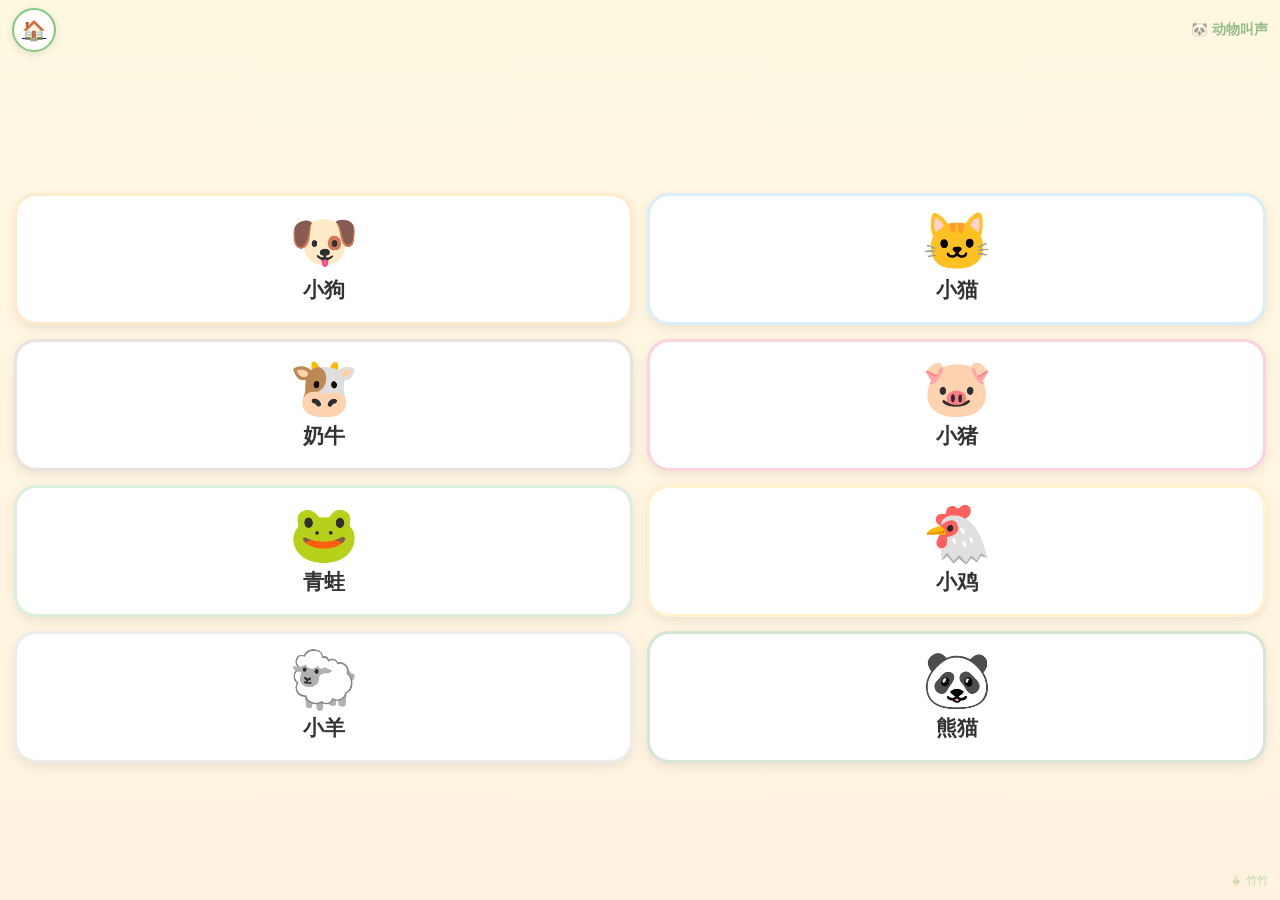
==== animals.html @ 0129821f "竹竹的游乐场 - 5个宝宝网页游戏 Co-Authored-By: Claude Opus 4.7 <noreply@anthropic.com>" ====
<!DOCTYPE html>
<html lang="zh-CN">
<head>
  <meta charset="UTF-8">
  <meta name="viewport" content="width=device-width, initial-scale=1.0, maximum-scale=1.0, user-scalable=no">
  <title>动物叫声 - 竹竹的游乐场</title>
  <link rel="stylesheet" href="style.css">
  <style>
    .animals-grid {
      display: grid;
      grid-template-columns: repeat(2, 1fr);
      gap: 14px;
      padding: 14px;
      flex: 1;
      align-content: center;
    }
    .animal-btn {
      background: white;
      border-radius: 22px;
      padding: 18px 10px;
      display: flex;
      flex-direction: column;
      align-items: center;
      justify-content: center;
      gap: 6px;
      box-shadow: 0 4px 12px rgba(0,0,0,0.08);
      cursor: pointer;
      transition: transform 0.12s;
      border: 3px solid transparent;
    }
    .animal-btn:active {
      transform: scale(0.92);
    }
    .animal-btn .emoji {
      font-size: 3.5rem;
      line-height: 1;
      transition: transform 0.2s;
    }
    .animal-btn:active .emoji {
      transform: scale(1.3);
    }
    .animal-btn .name {
      font-size: 1.3rem;
      font-weight: 700;
      color: #333;
    }
    .animal-btn.active {
      border-color: var(--warm-orange);
      animation: shake 0.4s ease;
    }
    @keyframes shake {
      0%, 100% { transform: rotate(0); }
      25% { transform: rotate(-5deg); }
      75% { transform: rotate(5deg); }
    }
    .animal-speak-bubble {
      position: fixed;
      top: 50%;
      left: 50%;
      transform: translate(-50%, -50%) scale(0);
      background: rgba(255,255,255,0.95);
      padding: 16px 28px;
      border-radius: 20px;
      font-size: 2.5rem;
      font-weight: 800;
      color: var(--warm-pink);
      box-shadow: 0 8px 30px rgba(0,0,0,0.15);
      z-index: 200;
      animation: bubble-pop 0.8s ease forwards;
      pointer-events: none;
    }
    @keyframes bubble-pop {
      0% { transform: translate(-50%, -50%) scale(0); }
      40% { transform: translate(-50%, -50%) scale(1.2); }
      60% { transform: translate(-50%, -50%) scale(1); }
      100% { transform: translate(-50%, -50%) scale(1); opacity: 0; }
    }
  </style>
</head>
<body class="game-page" style="background: linear-gradient(180deg, #FFF8E1, #FFF3E0)">

  <div class="game-header">
    <a class="back-btn" href="index.html">🏠</a>
    <span class="game-title-float">🐼 动物叫声</span>
  </div>

  <div class="game-dom-area">
    <div class="animals-grid" id="animalsGrid"></div>
  </div>
  <div class="zhuzhu-stamp">🎍 竹竹</div>

  <script src="common.js"></script>
  <script>
    const animals = [
      { emoji: '🐶', name: '小狗', sound: '汪汪！', color: '#FF9800' },
      { emoji: '🐱', name: '小猫', sound: '喵喵～', color: '#42A5F5' },
      { emoji: '🐮', name: '奶牛', sound: '哞～', color: '#8D6E63' },
      { emoji: '🐷', name: '小猪', sound: '哼哼！', color: '#E91E63' },
      { emoji: '🐸', name: '青蛙', sound: '呱呱！', color: '#4CAF50' },
      { emoji: '🐔', name: '小鸡', sound: '叽叽！', color: '#FFC107' },
      { emoji: '🐑', name: '小羊', sound: '咩咩～', color: '#9E9E9E' },
      { emoji: '🐼', name: '熊猫', sound: '竹竹你好！', color: '#2E7D32' },
    ];

    const grid = document.getElementById('animalsGrid');

    animals.forEach((a, idx) => {
      const btn = document.createElement('div');
      btn.className = 'animal-btn';
      btn.style.borderColor = a.color + '33';
      btn.innerHTML = `<span class="emoji">${a.emoji}</span><span class="name">${a.name}</span>`;
      btn.addEventListener('pointerdown', () => {
        // 去掉其他 active
        document.querySelectorAll('.animal-btn.active').forEach(b => b.classList.remove('active'));
        btn.classList.add('active');
        setTimeout(() => btn.classList.remove('active'), 500);

        // 播放声音
        ZZ.playAnimalSound(idx);
        ZZ.vibrate(25);

        // 语音说名字
        if (idx === 7) {
          ZZ.speak('熊猫！竹竹你好！');
        } else {
          ZZ.speak(a.name);
        }

        // 弹出声音文字
        const bubble = document.createElement('div');
        bubble.className = 'animal-speak-bubble';
        bubble.textContent = a.sound;
        bubble.style.color = a.color;
        document.body.appendChild(bubble);
        setTimeout(() => bubble.remove(), 900);

        ZZ.maybeCheer(5);
      });
      grid.appendChild(btn);
    });
  </script>
</body>
</html>
---- style.css ----
/* ============================================
   竹竹的游乐场 - 共享样式
   ============================================ */

:root {
  --bamboo-green: #4CAF50;
  --bamboo-light: #81C784;
  --bamboo-dark: #2E7D32;
  --bamboo-pale: #E8F5E9;
  --bamboo-tan: #D4C5A9;
  --warm-orange: #FF9800;
  --warm-pink: #FF6B9D;
  --sky-blue: #42A5F5;
  --panda-black: #333;
  --bg-light: #F1F8E9;
}

* {
  margin: 0;
  padding: 0;
  box-sizing: border-box;
  touch-action: manipulation;
  -webkit-tap-highlight-color: transparent;
  -webkit-user-select: none;
  user-select: none;
}

html, body {
  width: 100%;
  height: 100%;
  overflow: hidden;
  font-family: "PingFang SC", "Hiragino Sans GB", "Microsoft YaHei", sans-serif;
  background: var(--bg-light);
}

/* ---- 首页 ---- */
.home {
  display: flex;
  flex-direction: column;
  align-items: center;
  min-height: 100vh;
  padding: 20px;
  background: linear-gradient(180deg, #E8F5E9 0%, #C8E6C9 50%, #A5D6A7 100%);
  overflow-y: auto;
}

.home-title {
  font-size: 2.2rem;
  color: var(--bamboo-dark);
  text-shadow: 2px 2px 0 rgba(255,255,255,0.6);
  margin: 10px 0 5px;
  position: relative;
}

.home-subtitle {
  font-size: 1rem;
  color: var(--bamboo-light);
  margin-bottom: 20px;
}

/* 熊猫吉祥物 */
.panda-mascot {
  width: 100px;
  height: 100px;
  position: relative;
  margin: 10px auto 20px;
  cursor: pointer;
  animation: panda-bounce 2s ease-in-out infinite;
}

@keyframes panda-bounce {
  0%, 100% { transform: translateY(0); }
  50% { transform: translateY(-10px); }
}

.panda-mascot:active {
  animation: panda-squish 0.3s ease;
}

@keyframes panda-squish {
  0% { transform: scale(1); }
  50% { transform: scale(1.2, 0.8); }
  100% { transform: scale(1); }
}

.panda-head {
  width: 80px;
  height: 72px;
  background: white;
  border-radius: 50%;
  position: absolute;
  top: 28px;
  left: 10px;
  border: 3px solid var(--panda-black);
  z-index: 2;
}

.panda-ear {
  width: 30px;
  height: 30px;
  background: var(--panda-black);
  border-radius: 50%;
  position: absolute;
  top: 12px;
  z-index: 1;
}

.panda-ear.left { left: 6px; }
.panda-ear.right { right: 6px; }

.panda-eye {
  width: 22px;
  height: 18px;
  background: var(--panda-black);
  border-radius: 50%;
  position: absolute;
  top: 44px;
  z-index: 3;
}

.panda-eye.left { left: 24px; }
.panda-eye.right { right: 24px; }

.panda-eye-shine {
  width: 6px;
  height: 6px;
  background: white;
  border-radius: 50%;
  position: absolute;
  top: 3px;
  right: 4px;
}

.panda-nose {
  width: 14px;
  height: 10px;
  background: var(--panda-black);
  border-radius: 50%;
  position: absolute;
  top: 60px;
  left: 43px;
  z-index: 3;
}

.panda-mouth {
  width: 20px;
  height: 10px;
  border-bottom: 2px solid var(--panda-black);
  border-radius: 0 0 50% 50%;
  position: absolute;
  top: 68px;
  left: 40px;
  z-index: 3;
}

.panda-blush {
  width: 16px;
  height: 10px;
  background: rgba(255, 107, 157, 0.4);
  border-radius: 50%;
  position: absolute;
  top: 62px;
  z-index: 3;
}

.panda-blush.left { left: 12px; }
.panda-blush.right { right: 12px; }

/* 竹子装饰 */
.bamboo-deco {
  position: fixed;
  bottom: 0;
  width: 24px;
  background: linear-gradient(180deg, var(--bamboo-green), var(--bamboo-dark));
  border-radius: 4px;
  z-index: 0;
  opacity: 0.3;
}

.bamboo-deco.left { left: 8px; height: 60vh; }
.bamboo-deco.right { right: 8px; height: 45vh; }

.bamboo-node {
  width: 28px;
  height: 6px;
  background: var(--bamboo-dark);
  border-radius: 2px;
  position: absolute;
  left: -2px;
}

.bamboo-leaf {
  width: 20px;
  height: 8px;
  background: var(--bamboo-light);
  border-radius: 0 50% 50% 0;
  position: absolute;
  transform-origin: left center;
  animation: leaf-sway 3s ease-in-out infinite;
}

@keyframes leaf-sway {
  0%, 100% { transform: rotate(-10deg); }
  50% { transform: rotate(10deg); }
}

/* 游戏卡片 */
.game-grid {
  display: grid;
  grid-template-columns: repeat(2, 1fr);
  gap: 16px;
  max-width: 400px;
  width: 100%;
  padding: 0 10px;
  position: relative;
  z-index: 1;
}

.game-card {
  background: white;
  border-radius: 20px;
  padding: 24px 16px;
  text-align: center;
  box-shadow: 0 4px 15px rgba(46, 125, 50, 0.15);
  cursor: pointer;
  transition: transform 0.15s ease, box-shadow 0.15s ease;
  text-decoration: none;
  display: flex;
  flex-direction: column;
  align-items: center;
  gap: 10px;
  border: 2px solid transparent;
}

.game-card:last-child {
  grid-column: 1 / -1;
  max-width: 50%;
  margin: 0 auto;
}

.game-card:active {
  transform: scale(0.95);
  box-shadow: 0 2px 8px rgba(46, 125, 50, 0.25);
}

.game-card:nth-child(1) { border-color: var(--sky-blue); }
.game-card:nth-child(2) { border-color: var(--warm-orange); }
.game-card:nth-child(3) { border-color: var(--warm-pink); }
.game-card:nth-child(4) { border-color: #AB47BC; }
.game-card:nth-child(5) { border-color: #FF7043; }

.game-icon {
  font-size: 3rem;
  line-height: 1;
}

.game-name {
  font-size: 1.2rem;
  font-weight: 700;
  color: var(--bamboo-dark);
}

.game-desc {
  font-size: 0.75rem;
  color: #888;
}

/* ---- 游戏页通用 ---- */
.game-page {
  width: 100%;
  height: 100%;
  position: relative;
  overflow: hidden;
}

.game-header {
  position: fixed;
  top: 0;
  left: 0;
  right: 0;
  display: flex;
  justify-content: space-between;
  align-items: center;
  padding: 8px 12px;
  z-index: 100;
  pointer-events: none;
}

.game-header > * {
  pointer-events: auto;
}

.back-btn {
  width: 44px;
  height: 44px;
  border-radius: 50%;
  background: rgba(255,255,255,0.85);
  border: 2px solid var(--bamboo-light);
  display: flex;
  align-items: center;
  justify-content: center;
  font-size: 1.2rem;
  cursor: pointer;
  box-shadow: 0 2px 8px rgba(0,0,0,0.1);
  transition: transform 0.15s;
}

.back-btn:active {
  transform: scale(0.9);
}

.game-title-float {
  font-size: 0.85rem;
  color: rgba(46, 125, 50, 0.5);
  font-weight: 600;
}

/* 鼓励语 */
.encouragement {
  position: fixed;
  pointer-events: none;
  z-index: 99;
  font-size: 2rem;
  font-weight: 800;
  color: var(--warm-pink);
  text-shadow: 2px 2px 0 rgba(255,255,255,0.8);
  animation: float-up 1.5s ease-out forwards;
}

@keyframes float-up {
  0% { opacity: 1; transform: translateY(0) scale(0.5); }
  30% { opacity: 1; transform: translateY(-20px) scale(1.2); }
  100% { opacity: 0; transform: translateY(-80px) scale(0.8); }
}

/* 通用游戏区域 canvas */
.game-canvas {
  width: 100%;
  height: 100%;
  display: block;
}

/* 动物叫声 / 钢琴 DOM 游戏 */
.game-dom-area {
  width: 100%;
  height: 100%;
  display: flex;
  flex-direction: column;
  padding-top: 56px;
}

/* 熊猫水印章 */
.zhuzhu-stamp {
  position: fixed;
  bottom: 12px;
  right: 12px;
  font-size: 0.7rem;
  color: rgba(76, 175, 80, 0.25);
  font-weight: 600;
  pointer-events: none;
  z-index: 50;
}

/* ---- 响应式 ---- */
@media (min-width: 600px) {
  .home-title { font-size: 2.8rem; }
  .game-grid { max-width: 500px; gap: 20px; }
  .game-card { padding: 30px 20px; }
  .game-icon { font-size: 3.5rem; }
}

@media (max-height: 600px) {
  .panda-mascot { width: 70px; height: 70px; margin: 5px auto 10px; }
  .panda-head { width: 56px; height: 50px; top: 20px; left: 7px; }
  .panda-ear { width: 22px; height: 22px; top: 8px; }
  .panda-ear.left { left: 4px; }
  .panda-ear.right { right: 4px; }
  .panda-eye { width: 16px; height: 13px; top: 32px; }
  .panda-eye.left { left: 17px; }
  .panda-eye.right { right: 17px; }
  .panda-nose { top: 44px; left: 30px; width: 10px; height: 7px; }
  .panda-mouth { top: 49px; left: 28px; }
  .panda-blush { top: 44px; width: 12px; height: 7px; }
  .panda-blush.left { left: 8px; }
  .panda-blush.right { right: 8px; }
  .home-title { font-size: 1.8rem; margin: 5px 0; }
  .home-subtitle { margin-bottom: 10px; }
  .game-grid { gap: 10px; }
  .game-card { padding: 16px 10px; }
}
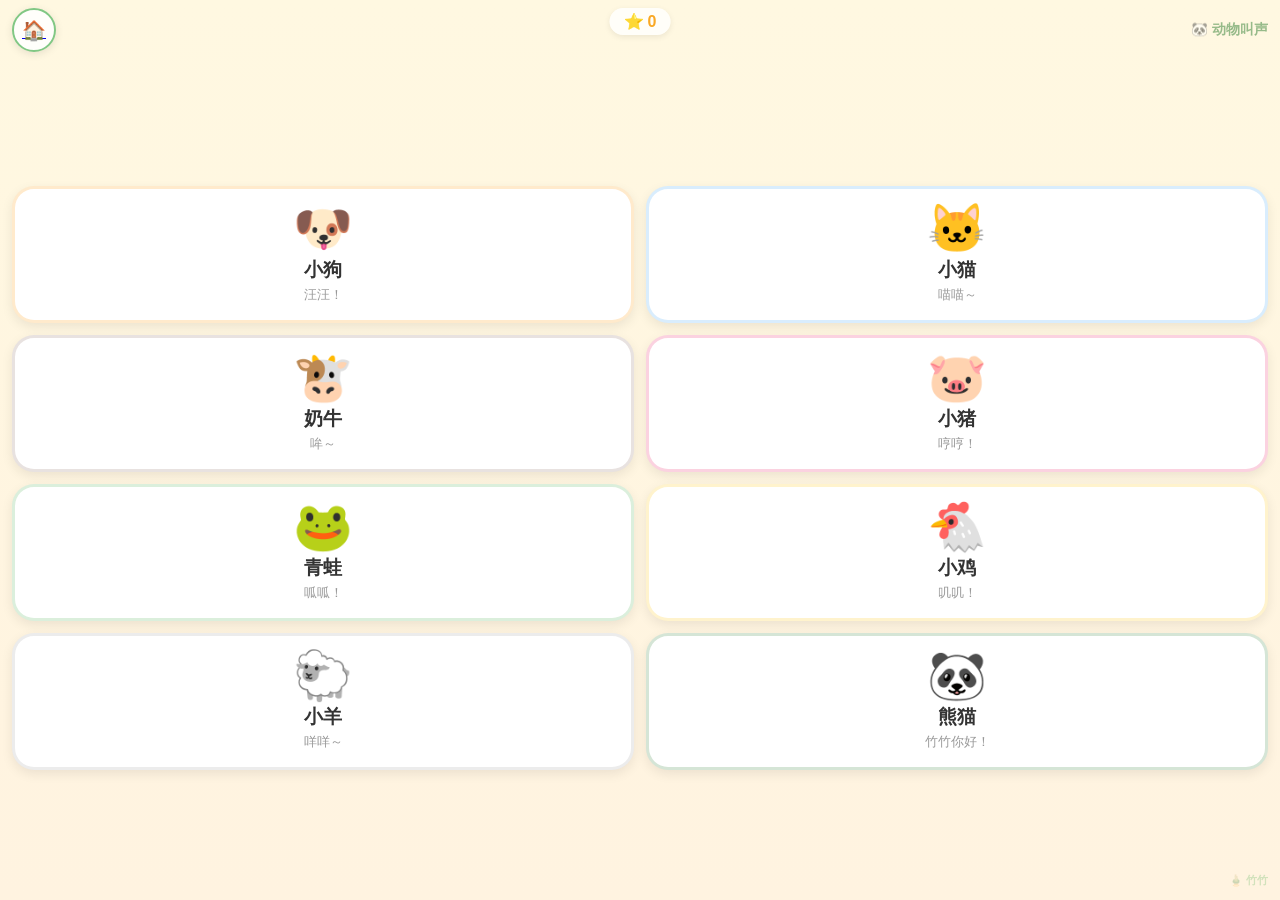
==== commit 07c57ee9: "v2: 大幅改进所有游戏 - 首页熊猫增大点击区域，修复手机适配 - 泡泡乐: 彩虹泡泡、大泡泡、连击系统 - 烟花秀: 7种烟花类型(球形/环形/心形/菊花/柳叶/星形/竹竹) - 动物叫声: 改进" ====
--- a/animals.html
+++ b/animals.html
@@ -9,20 +9,20 @@
     .animals-grid {
       display: grid;
       grid-template-columns: repeat(2, 1fr);
-      gap: 14px;
-      padding: 14px;
+      gap: 12px;
+      padding: 12px;
       flex: 1;
       align-content: center;
     }
     .animal-btn {
       background: white;
       border-radius: 22px;
-      padding: 18px 10px;
+      padding: 16px 8px;
       display: flex;
       flex-direction: column;
       align-items: center;
       justify-content: center;
-      gap: 6px;
+      gap: 4px;
       box-shadow: 0 4px 12px rgba(0,0,0,0.08);
       cursor: pointer;
       transition: transform 0.12s;
@@ -32,7 +32,7 @@
       transform: scale(0.92);
     }
     .animal-btn .emoji {
-      font-size: 3.5rem;
+      font-size: 3rem;
       line-height: 1;
       transition: transform 0.2s;
     }
@@ -40,9 +40,13 @@
       transform: scale(1.3);
     }
     .animal-btn .name {
-      font-size: 1.3rem;
+      font-size: 1.2rem;
       font-weight: 700;
       color: #333;
+    }
+    .animal-btn .sound-text {
+      font-size: 0.8rem;
+      color: #999;
     }
     .animal-btn.active {
       border-color: var(--warm-orange);
@@ -59,14 +63,13 @@
       left: 50%;
       transform: translate(-50%, -50%) scale(0);
       background: rgba(255,255,255,0.95);
-      padding: 16px 28px;
+      padding: 14px 24px;
       border-radius: 20px;
-      font-size: 2.5rem;
+      font-size: 2.2rem;
       font-weight: 800;
-      color: var(--warm-pink);
       box-shadow: 0 8px 30px rgba(0,0,0,0.15);
       z-index: 200;
-      animation: bubble-pop 0.8s ease forwards;
+      animation: bubble-pop 0.9s ease forwards;
       pointer-events: none;
     }
     @keyframes bubble-pop {
@@ -81,6 +84,10 @@
 
   <div class="game-header">
     <a class="back-btn" href="index.html">🏠</a>
+    <div class="game-star-bar">
+      <span class="star-icon">⭐</span>
+      <span class="star-count">0</span>
+    </div>
     <span class="game-title-float">🐼 动物叫声</span>
   </div>
 
@@ -91,15 +98,17 @@
 
   <script src="common.js"></script>
   <script>
+    ZZ.updateStarDisplay();
+
     const animals = [
-      { emoji: '🐶', name: '小狗', sound: '汪汪！', color: '#FF9800' },
-      { emoji: '🐱', name: '小猫', sound: '喵喵～', color: '#42A5F5' },
-      { emoji: '🐮', name: '奶牛', sound: '哞～', color: '#8D6E63' },
-      { emoji: '🐷', name: '小猪', sound: '哼哼！', color: '#E91E63' },
-      { emoji: '🐸', name: '青蛙', sound: '呱呱！', color: '#4CAF50' },
-      { emoji: '🐔', name: '小鸡', sound: '叽叽！', color: '#FFC107' },
-      { emoji: '🐑', name: '小羊', sound: '咩咩～', color: '#9E9E9E' },
-      { emoji: '🐼', name: '熊猫', sound: '竹竹你好！', color: '#2E7D32' },
+      { emoji: '🐶', name: '小狗', sound: '汪汪！', voice: '汪汪汪！小狗叫！', color: '#FF9800' },
+      { emoji: '🐱', name: '小猫', sound: '喵喵～', voice: '喵喵喵！小猫叫！', color: '#42A5F5' },
+      { emoji: '🐮', name: '奶牛', sound: '哞～', voice: '哞！奶牛叫！', color: '#8D6E63' },
+      { emoji: '🐷', name: '小猪', sound: '哼哼！', voice: '哼哼哼！小猪叫！', color: '#E91E63' },
+      { emoji: '🐸', name: '青蛙', sound: '呱呱！', voice: '呱呱呱！青蛙叫！', color: '#4CAF50' },
+      { emoji: '🐔', name: '小鸡', sound: '叽叽！', voice: '叽叽叽！小鸡叫！', color: '#FFC107' },
+      { emoji: '🐑', name: '小羊', sound: '咩咩～', voice: '咩咩咩！小羊叫！', color: '#9E9E9E' },
+      { emoji: '🐼', name: '熊猫', sound: '竹竹你好！', voice: '熊猫！竹竹你好！', color: '#2E7D32' },
     ];
 
     const grid = document.getElementById('animalsGrid');
@@ -108,23 +117,22 @@
       const btn = document.createElement('div');
       btn.className = 'animal-btn';
       btn.style.borderColor = a.color + '33';
-      btn.innerHTML = `<span class="emoji">${a.emoji}</span><span class="name">${a.name}</span>`;
+      btn.innerHTML = `
+        <span class="emoji">${a.emoji}</span>
+        <span class="name">${a.name}</span>
+        <span class="sound-text">${a.sound}</span>
+      `;
       btn.addEventListener('pointerdown', () => {
-        // 去掉其他 active
         document.querySelectorAll('.animal-btn.active').forEach(b => b.classList.remove('active'));
         btn.classList.add('active');
         setTimeout(() => btn.classList.remove('active'), 500);
 
-        // 播放声音
+        // 先播放动物叫声
         ZZ.playAnimalSound(idx);
         ZZ.vibrate(25);
 
-        // 语音说名字
-        if (idx === 7) {
-          ZZ.speak('熊猫！竹竹你好！');
-        } else {
-          ZZ.speak(a.name);
-        }
+        // 然后语音说名字
+        setTimeout(() => ZZ.speak(a.voice), 200);
 
         // 弹出声音文字
         const bubble = document.createElement('div');
@@ -132,8 +140,10 @@
         bubble.textContent = a.sound;
         bubble.style.color = a.color;
         document.body.appendChild(bubble);
-        setTimeout(() => bubble.remove(), 900);
+        setTimeout(() => bubble.remove(), 1000);
 
+        // 积分
+        ZZ.flyStar(btn.getBoundingClientRect().left + 40, btn.getBoundingClientRect().top, 1);
         ZZ.maybeCheer(5);
       });
       grid.appendChild(btn);
--- a/style.css
+++ b/style.css
@@ -1,5 +1,5 @@
 /* ============================================
-   竹竹的游乐场 - 共享样式
+   竹竹的游乐场 - 共享样式 v2
    ============================================ */
 
 :root {
@@ -39,33 +39,69 @@
   flex-direction: column;
   align-items: center;
   min-height: 100vh;
-  padding: 20px;
+  padding: 16px 16px 24px;
   background: linear-gradient(180deg, #E8F5E9 0%, #C8E6C9 50%, #A5D6A7 100%);
   overflow-y: auto;
+  -webkit-overflow-scrolling: touch;
 }
 
 .home-title {
-  font-size: 2.2rem;
+  font-size: 2rem;
   color: var(--bamboo-dark);
   text-shadow: 2px 2px 0 rgba(255,255,255,0.6);
-  margin: 10px 0 5px;
+  margin: 8px 0 4px;
+}
+
+.home-subtitle {
+  font-size: 0.9rem;
+  color: var(--bamboo-light);
+  margin-bottom: 10px;
+}
+
+/* 星星积分栏 */
+.star-bar {
+  display: flex;
+  align-items: center;
+  gap: 6px;
+  background: rgba(255,255,255,0.7);
+  padding: 6px 16px;
+  border-radius: 20px;
+  margin-bottom: 12px;
+  box-shadow: 0 2px 8px rgba(0,0,0,0.06);
+}
+
+.star-bar .star-icon {
+  font-size: 1.3rem;
+}
+
+.star-bar .star-count {
+  font-size: 1.3rem;
+  font-weight: 800;
+  color: #F9A825;
+}
+
+.star-bar .star-label {
+  font-size: 0.75rem;
+  color: #888;
+}
+
+/* 熊猫吉祥物 - 改为大可点击区域 */
+.panda-mascot {
+  width: 120px;
+  height: 120px;
   position: relative;
-}
-
-.home-subtitle {
-  font-size: 1rem;
-  color: var(--bamboo-light);
-  margin-bottom: 20px;
-}
-
-/* 熊猫吉祥物 */
-.panda-mascot {
-  width: 100px;
-  height: 100px;
-  position: relative;
-  margin: 10px auto 20px;
+  margin: 8px auto 14px;
   cursor: pointer;
   animation: panda-bounce 2s ease-in-out infinite;
+  /* 增大可点击热区 */
+  padding: 10px;
+}
+
+.panda-mascot::before {
+  content: '';
+  position: absolute;
+  inset: -8px;
+  border-radius: 50%;
 }
 
 @keyframes panda-bounce {
@@ -84,46 +120,46 @@
 }
 
 .panda-head {
-  width: 80px;
-  height: 72px;
+  width: 90px;
+  height: 80px;
   background: white;
   border-radius: 50%;
   position: absolute;
-  top: 28px;
-  left: 10px;
+  top: 32px;
+  left: 15px;
   border: 3px solid var(--panda-black);
   z-index: 2;
 }
 
 .panda-ear {
-  width: 30px;
-  height: 30px;
+  width: 34px;
+  height: 34px;
   background: var(--panda-black);
   border-radius: 50%;
   position: absolute;
-  top: 12px;
+  top: 14px;
   z-index: 1;
 }
 
-.panda-ear.left { left: 6px; }
-.panda-ear.right { right: 6px; }
+.panda-ear.left { left: 8px; }
+.panda-ear.right { right: 8px; }
 
 .panda-eye {
-  width: 22px;
-  height: 18px;
+  width: 24px;
+  height: 20px;
   background: var(--panda-black);
   border-radius: 50%;
   position: absolute;
-  top: 44px;
+  top: 50px;
   z-index: 3;
 }
 
-.panda-eye.left { left: 24px; }
-.panda-eye.right { right: 24px; }
+.panda-eye.left { left: 28px; }
+.panda-eye.right { right: 28px; }
 
 .panda-eye-shine {
-  width: 6px;
-  height: 6px;
+  width: 7px;
+  height: 7px;
   background: white;
   border-radius: 50%;
   position: absolute;
@@ -132,39 +168,39 @@
 }
 
 .panda-nose {
-  width: 14px;
-  height: 10px;
+  width: 16px;
+  height: 11px;
   background: var(--panda-black);
   border-radius: 50%;
   position: absolute;
-  top: 60px;
-  left: 43px;
+  top: 68px;
+  left: 52px;
   z-index: 3;
 }
 
 .panda-mouth {
-  width: 20px;
+  width: 22px;
   height: 10px;
   border-bottom: 2px solid var(--panda-black);
   border-radius: 0 0 50% 50%;
   position: absolute;
-  top: 68px;
-  left: 40px;
+  top: 76px;
+  left: 49px;
   z-index: 3;
 }
 
 .panda-blush {
-  width: 16px;
-  height: 10px;
+  width: 18px;
+  height: 11px;
   background: rgba(255, 107, 157, 0.4);
   border-radius: 50%;
   position: absolute;
-  top: 62px;
+  top: 70px;
   z-index: 3;
 }
 
-.panda-blush.left { left: 12px; }
-.panda-blush.right { right: 12px; }
+.panda-blush.left { left: 16px; }
+.panda-blush.right { right: 16px; }
 
 /* 竹子装饰 */
 .bamboo-deco {
@@ -208,10 +244,10 @@
 .game-grid {
   display: grid;
   grid-template-columns: repeat(2, 1fr);
-  gap: 16px;
+  gap: 14px;
   max-width: 400px;
   width: 100%;
-  padding: 0 10px;
+  padding: 0 8px;
   position: relative;
   z-index: 1;
 }
@@ -219,7 +255,7 @@
 .game-card {
   background: white;
   border-radius: 20px;
-  padding: 24px 16px;
+  padding: 22px 14px;
   text-align: center;
   box-shadow: 0 4px 15px rgba(46, 125, 50, 0.15);
   cursor: pointer;
@@ -228,8 +264,9 @@
   display: flex;
   flex-direction: column;
   align-items: center;
-  gap: 10px;
+  gap: 8px;
   border: 2px solid transparent;
+  min-height: 100px;
 }
 
 .game-card:last-child {
@@ -250,19 +287,19 @@
 .game-card:nth-child(5) { border-color: #FF7043; }
 
 .game-icon {
-  font-size: 3rem;
+  font-size: 2.8rem;
   line-height: 1;
 }
 
 .game-name {
-  font-size: 1.2rem;
+  font-size: 1.1rem;
   font-weight: 700;
   color: var(--bamboo-dark);
 }
 
 .game-desc {
-  font-size: 0.75rem;
-  color: #888;
+  font-size: 0.7rem;
+  color: #999;
 }
 
 /* ---- 游戏页通用 ---- */
@@ -313,6 +350,29 @@
   font-size: 0.85rem;
   color: rgba(46, 125, 50, 0.5);
   font-weight: 600;
+}
+
+/* 游戏内星星条 */
+.game-star-bar {
+  position: fixed;
+  top: 8px;
+  left: 50%;
+  transform: translateX(-50%);
+  display: flex;
+  align-items: center;
+  gap: 4px;
+  background: rgba(255,255,255,0.8);
+  padding: 4px 14px;
+  border-radius: 16px;
+  z-index: 100;
+  box-shadow: 0 2px 6px rgba(0,0,0,0.08);
+}
+
+.game-star-bar .star-icon { font-size: 1rem; }
+.game-star-bar .star-count {
+  font-size: 1rem;
+  font-weight: 800;
+  color: #F9A825;
 }
 
 /* 鼓励语 */
@@ -333,6 +393,21 @@
   100% { opacity: 0; transform: translateY(-80px) scale(0.8); }
 }
 
+/* 星星飞出 */
+.star-fly {
+  position: fixed;
+  pointer-events: none;
+  z-index: 101;
+  font-size: 1.5rem;
+  animation: star-fly-anim 0.8s ease-out forwards;
+}
+
+@keyframes star-fly-anim {
+  0% { opacity: 1; transform: translateY(0) scale(1); }
+  50% { opacity: 1; transform: translateY(-30px) scale(1.5); }
+  100% { opacity: 0; transform: translateY(-70px) scale(0.6); }
+}
+
 /* 通用游戏区域 canvas */
 .game-canvas {
   width: 100%;
@@ -363,28 +438,31 @@
 
 /* ---- 响应式 ---- */
 @media (min-width: 600px) {
-  .home-title { font-size: 2.8rem; }
-  .game-grid { max-width: 500px; gap: 20px; }
-  .game-card { padding: 30px 20px; }
-  .game-icon { font-size: 3.5rem; }
+  .home-title { font-size: 2.6rem; }
+  .game-grid { max-width: 500px; gap: 18px; }
+  .game-card { padding: 28px 18px; }
+  .game-icon { font-size: 3.2rem; }
 }
 
 @media (max-height: 600px) {
-  .panda-mascot { width: 70px; height: 70px; margin: 5px auto 10px; }
-  .panda-head { width: 56px; height: 50px; top: 20px; left: 7px; }
-  .panda-ear { width: 22px; height: 22px; top: 8px; }
-  .panda-ear.left { left: 4px; }
-  .panda-ear.right { right: 4px; }
-  .panda-eye { width: 16px; height: 13px; top: 32px; }
-  .panda-eye.left { left: 17px; }
-  .panda-eye.right { right: 17px; }
-  .panda-nose { top: 44px; left: 30px; width: 10px; height: 7px; }
-  .panda-mouth { top: 49px; left: 28px; }
-  .panda-blush { top: 44px; width: 12px; height: 7px; }
-  .panda-blush.left { left: 8px; }
-  .panda-blush.right { right: 8px; }
-  .home-title { font-size: 1.8rem; margin: 5px 0; }
-  .home-subtitle { margin-bottom: 10px; }
-  .game-grid { gap: 10px; }
-  .game-card { padding: 16px 10px; }
-}
+  .panda-mascot { width: 90px; height: 90px; margin: 4px auto 8px; padding: 6px; }
+  .panda-head { width: 68px; height: 60px; top: 24px; left: 11px; }
+  .panda-ear { width: 26px; height: 26px; top: 10px; }
+  .panda-ear.left { left: 6px; }
+  .panda-ear.right { right: 6px; }
+  .panda-eye { width: 18px; height: 15px; top: 38px; }
+  .panda-eye.left { left: 21px; }
+  .panda-eye.right { right: 21px; }
+  .panda-nose { top: 52px; left: 39px; width: 12px; height: 8px; }
+  .panda-mouth { top: 58px; left: 37px; }
+  .panda-blush { top: 52px; width: 14px; height: 8px; }
+  .panda-blush.left { left: 12px; }
+  .panda-blush.right { right: 12px; }
+  .home-title { font-size: 1.6rem; margin: 4px 0; }
+  .home-subtitle { margin-bottom: 6px; font-size: 0.75rem; }
+  .game-grid { gap: 8px; }
+  .game-card { padding: 14px 8px; min-height: 80px; }
+  .game-icon { font-size: 2.2rem; }
+  .game-name { font-size: 1rem; }
+  .star-bar { margin-bottom: 6px; padding: 4px 12px; }
+}
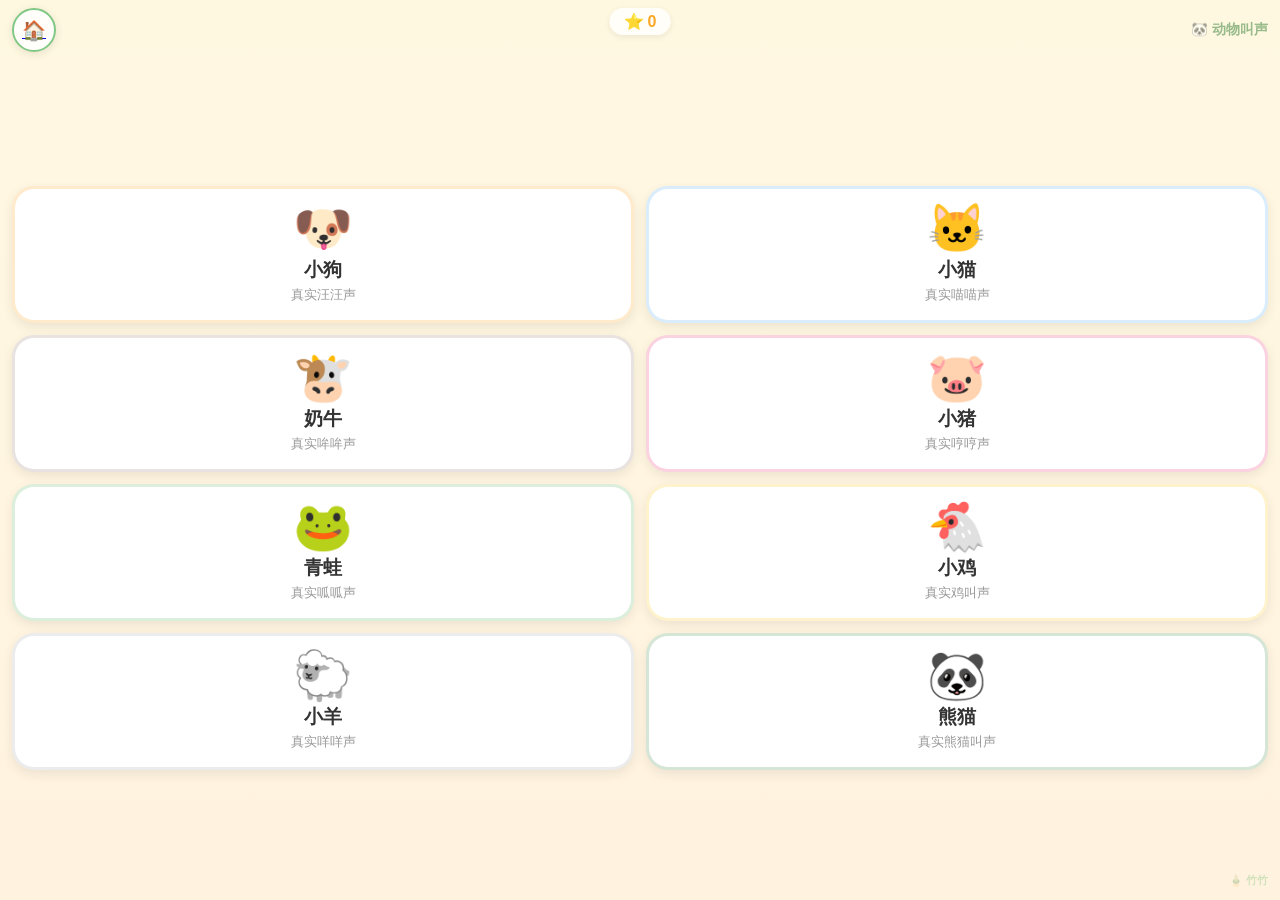
==== commit 7fcad30b: "Use real animal audio files Co-Authored-By: Claude <noreply@anthropic.com>" ====
--- a/animals.html
+++ b/animals.html
@@ -101,14 +101,14 @@
     ZZ.updateStarDisplay();
 
     const animals = [
-      { emoji: '🐶', name: '小狗', sound: '汪汪！', voice: '汪汪汪！小狗叫！', color: '#FF9800' },
-      { emoji: '🐱', name: '小猫', sound: '喵喵～', voice: '喵喵喵！小猫叫！', color: '#42A5F5' },
-      { emoji: '🐮', name: '奶牛', sound: '哞～', voice: '哞！奶牛叫！', color: '#8D6E63' },
-      { emoji: '🐷', name: '小猪', sound: '哼哼！', voice: '哼哼哼！小猪叫！', color: '#E91E63' },
-      { emoji: '🐸', name: '青蛙', sound: '呱呱！', voice: '呱呱呱！青蛙叫！', color: '#4CAF50' },
-      { emoji: '🐔', name: '小鸡', sound: '叽叽！', voice: '叽叽叽！小鸡叫！', color: '#FFC107' },
-      { emoji: '🐑', name: '小羊', sound: '咩咩～', voice: '咩咩咩！小羊叫！', color: '#9E9E9E' },
-      { emoji: '🐼', name: '熊猫', sound: '竹竹你好！', voice: '熊猫！竹竹你好！', color: '#2E7D32' },
+      { emoji: '🐶', name: '小狗', sound: '真实汪汪声', voice: '这是小狗的声音！', color: '#FF9800' },
+      { emoji: '🐱', name: '小猫', sound: '真实喵喵声', voice: '这是小猫的声音！', color: '#42A5F5' },
+      { emoji: '🐮', name: '奶牛', sound: '真实哞哞声', voice: '这是奶牛的声音！', color: '#8D6E63' },
+      { emoji: '🐷', name: '小猪', sound: '真实哼哼声', voice: '这是小猪的声音！', color: '#E91E63' },
+      { emoji: '🐸', name: '青蛙', sound: '真实呱呱声', voice: '这是青蛙的声音！', color: '#4CAF50' },
+      { emoji: '🐔', name: '小鸡', sound: '真实鸡叫声', voice: '这是小鸡的声音！', color: '#FFC107' },
+      { emoji: '🐑', name: '小羊', sound: '真实咩咩声', voice: '这是小羊的声音！', color: '#9E9E9E' },
+      { emoji: '🐼', name: '熊猫', sound: '真实熊猫叫声', voice: '这是熊猫的声音！', color: '#2E7D32' },
     ];
 
     const grid = document.getElementById('animalsGrid');
@@ -132,7 +132,7 @@
         ZZ.vibrate(25);
 
         // 然后语音说名字
-        setTimeout(() => ZZ.speak(a.voice), 200);
+        setTimeout(() => ZZ.speak(a.voice), 900);
 
         // 弹出声音文字
         const bubble = document.createElement('div');
